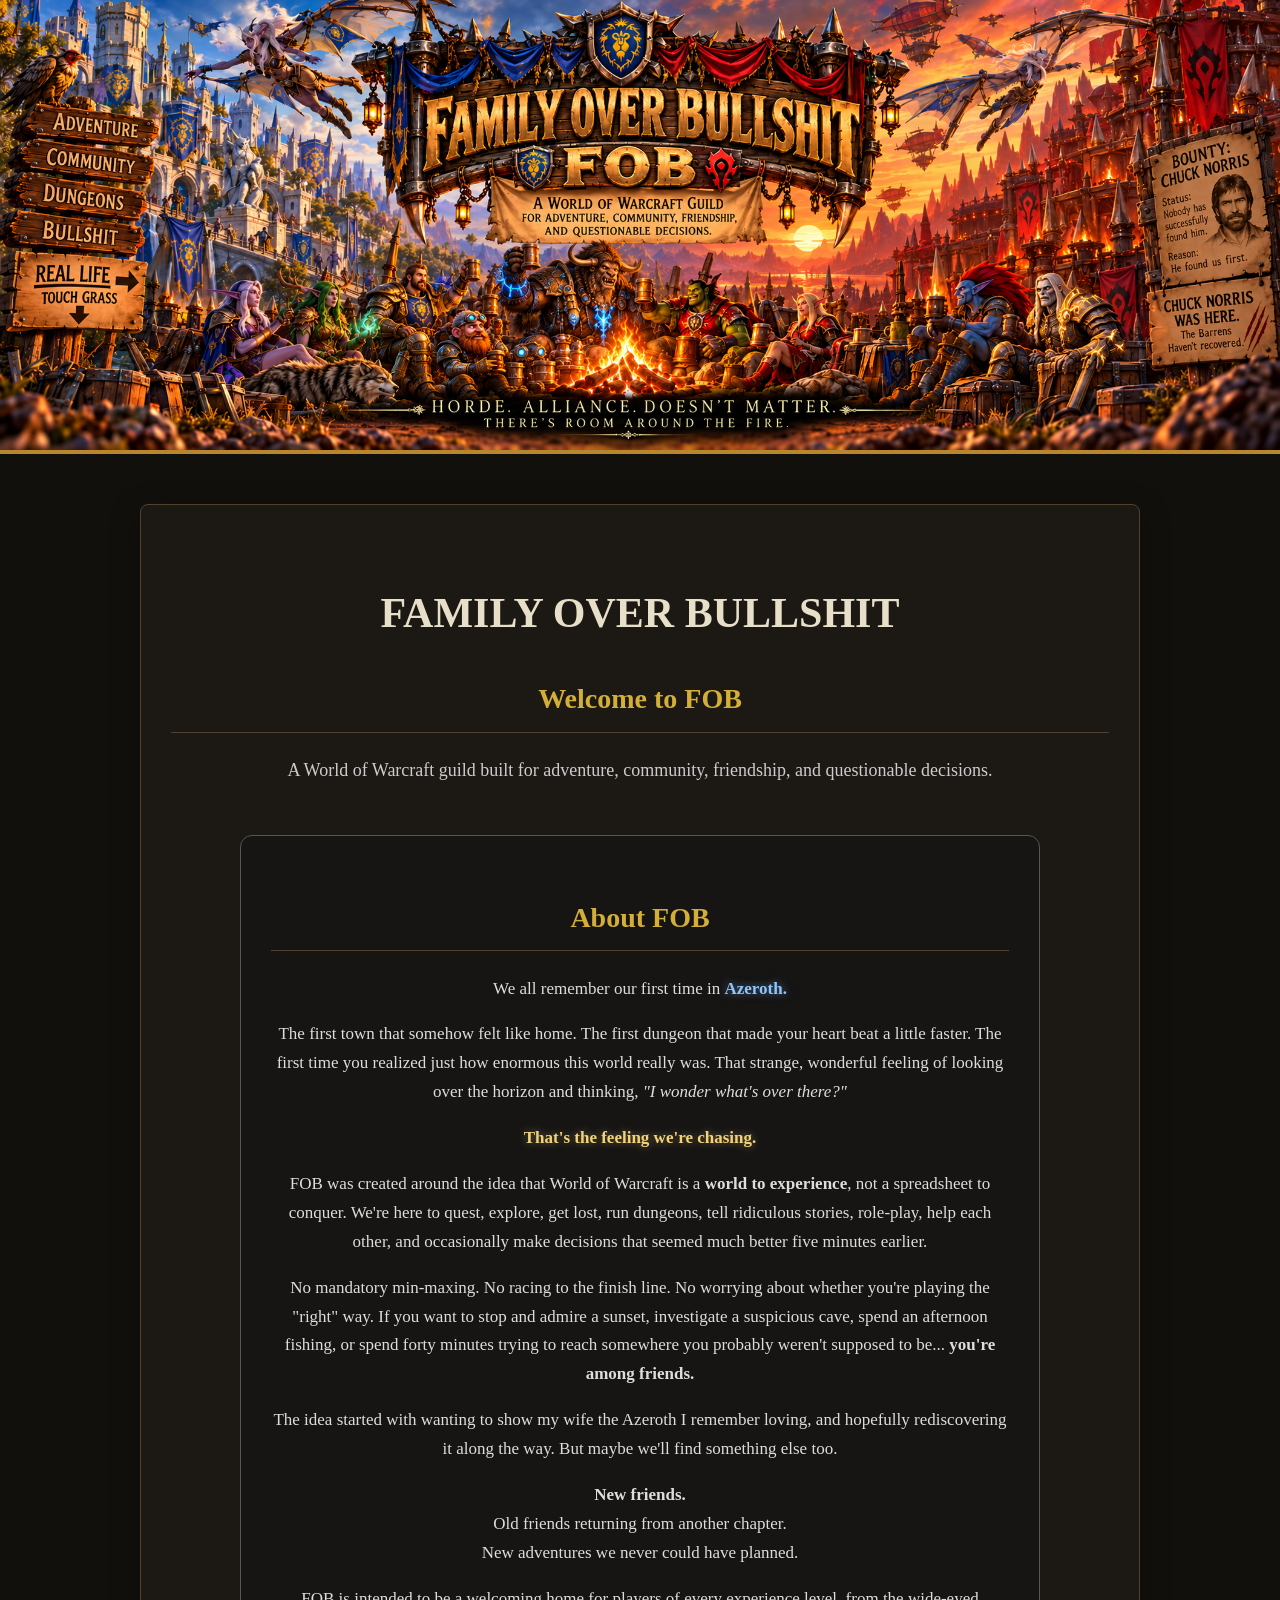
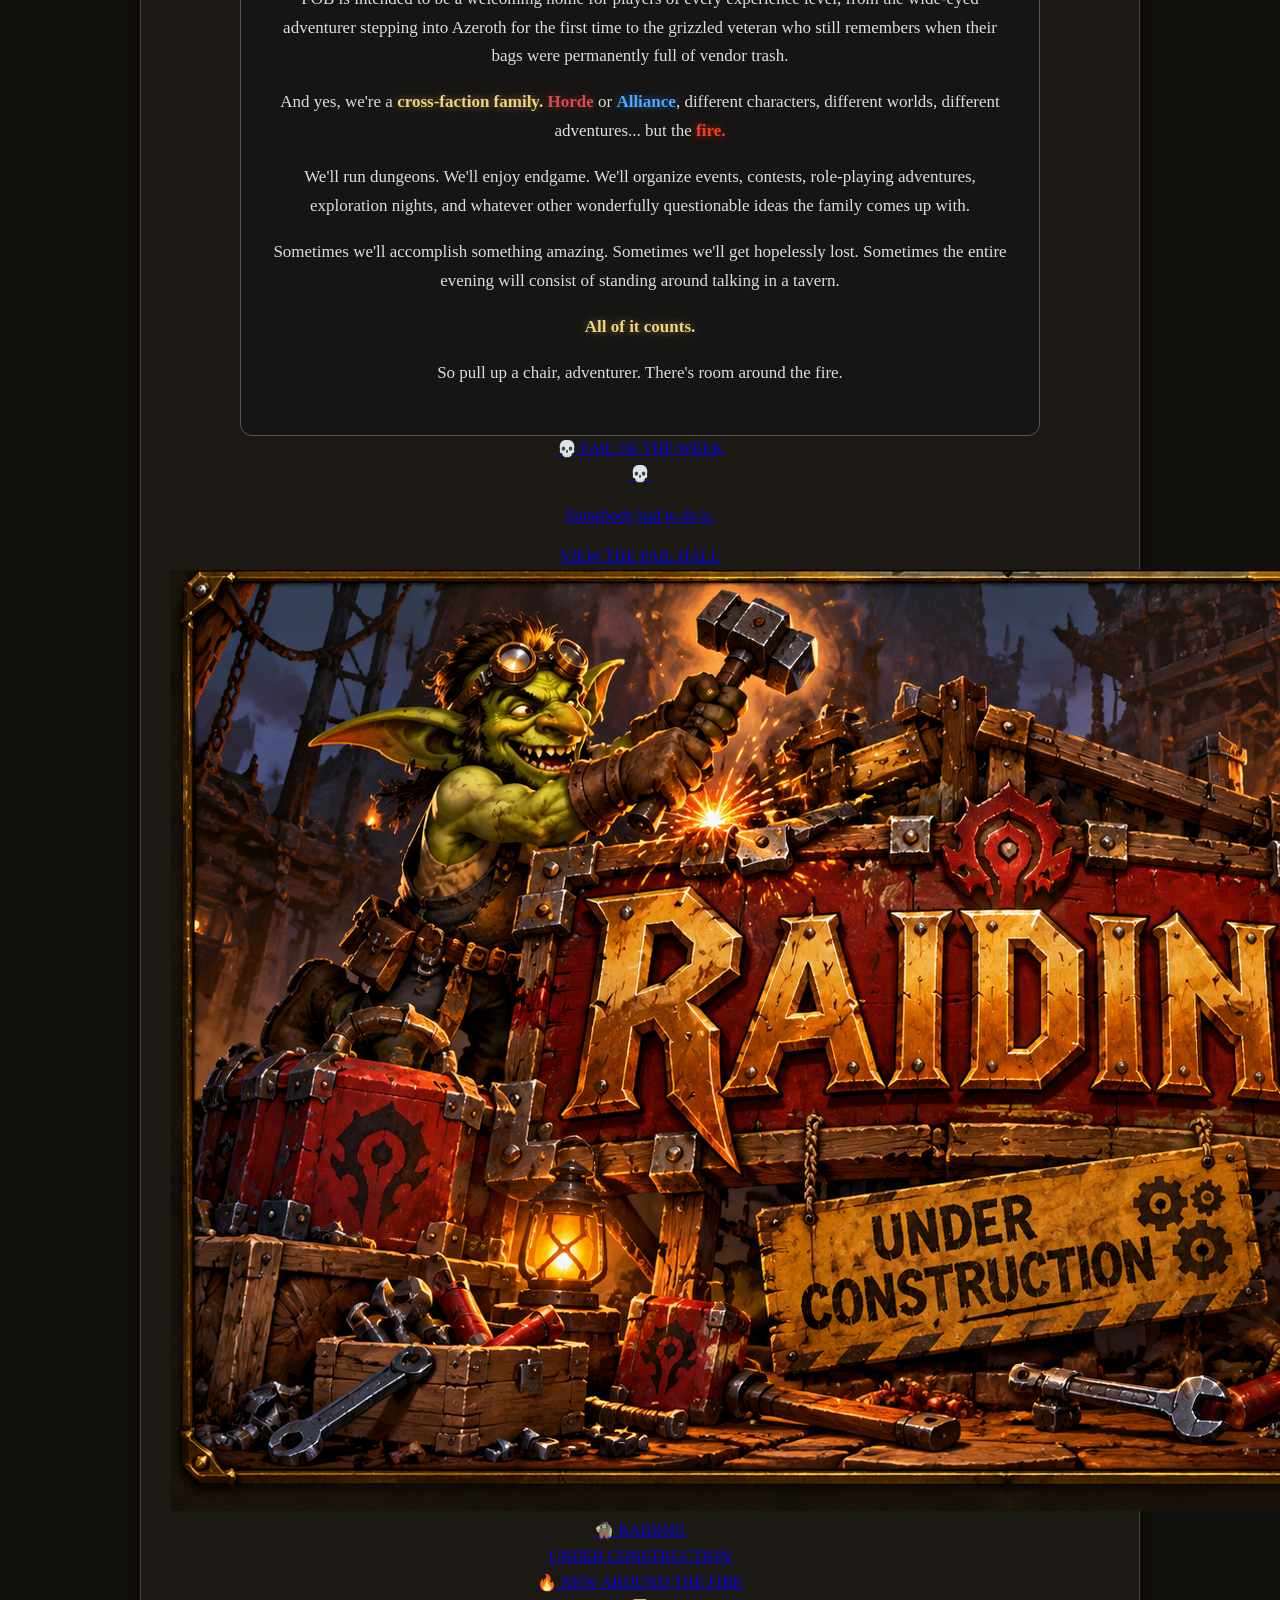
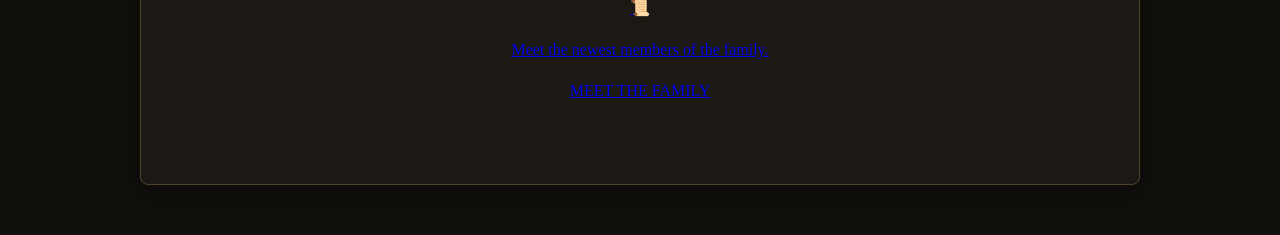
==== index.html @ aa7c2c8b "Update lower" ====
<!DOCTYPE html>
<html lang="en">
<head>
    <meta charset="UTF-8">
    <meta name="viewport" content="width=device-width, initial-scale=1.0">
    <title>Family Over Bullshit | FOB</title>
    <link rel="stylesheet" href="style.css">
</head>

<body>

    <header>
        <img src="FOB-Banner2.png" alt="Family Over Bullshit guild banner">
    </header>

    <main>

        <section class="intro">

            <h1>FAMILY OVER BULLSHIT</h1>

            <h2>Welcome to FOB</h2>

            <p class="tagline">
                A World of Warcraft guild built for adventure, community,
                friendship, and questionable decisions.
            </p>
            
           <div class="about">

    <h2>About FOB</h2>

    <p>
           We all remember our first time in
    <strong class="azeroth-text">Azeroth.</strong>
    </p>

    <p>
        The first town that somehow felt like home.
        The first dungeon that made your heart beat a little faster.
        The first time you realized just how enormous this world really was.
        That strange, wonderful feeling of looking over the horizon and thinking,
        <em>"I wonder what's over there?"</em>
    </p>

    <p>
        <strong class="gold-text">That's the feeling we're chasing.</strong>
    </p>

    <p>
        FOB was created around the idea that World of Warcraft is a
        <strong>world to experience</strong>, not a spreadsheet to conquer.
        We're here to quest, explore, get lost, run dungeons, tell ridiculous
        stories, role-play, help each other, and occasionally make decisions
        that seemed much better five minutes earlier.
    </p>

    <p>
        No mandatory min-maxing. No racing to the finish line.
        No worrying about whether you're playing the "right" way.
        If you want to stop and admire a sunset, investigate a suspicious cave,
        spend an afternoon fishing, or spend forty minutes trying to reach
        somewhere you probably weren't supposed to be... <strong>you're among friends.</strong>
    </p>

    <p>
        The idea started with wanting to show my wife the Azeroth I remember
        loving, and hopefully rediscovering it along the way.
        But maybe we'll find something else too.
    </p>

    <p>
        <strong>New friends.</strong><br>
        Old friends returning from another chapter.<br>
        New adventures we never could have planned.
    </p>

    <p>
        FOB is intended to be a welcoming home for players of every experience
        level, from the wide-eyed adventurer stepping into Azeroth for the first
        time to the grizzled veteran who still remembers when their bags were
        permanently full of vendor trash.
    </p>

    <p>
    And yes, we're a <strong class="gold-text">cross-faction family.</strong>
    <span class="horde-text">Horde</span> or
    <span class="alliance-text">Alliance</span>,
    different characters, different worlds, different adventures...
    but the <strong class="fire-text">fire.</strong>
</p>

    <p>
        We'll run dungeons. We'll enjoy endgame. We'll organize events,
        contests, role-playing adventures, exploration nights, and whatever
        other wonderfully questionable ideas the family comes up with.
    </p>

    <p>
        Sometimes we'll accomplish something amazing.
        Sometimes we'll get hopelessly lost.
        Sometimes the entire evening will consist of standing around talking
        in a tavern.
    </p>

    <p>
       <strong class="gold-text">All of it counts.</strong>
    </p>

    <p>
        So pull up a chair, adventurer.
        There's room around the fire.
    </p>

</div>

<div class="bottom-feature-row">

    <a href="fails.html" class="feature-card fail-card">

        <div class="feature-title">
            💀 FAIL OF THE WEEK
        </div>

        <div class="feature-icon">
            💀
        </div>

        <p>
            Somebody had to do it.
        </p>

        <span class="feature-link">
            VIEW THE FAIL HALL
        </span>

    </a>


    <a href="raiding.html" class="feature-card raid-card">

        <img
            src="FOB-Raiding-Under-Construction.png"
            alt="FOB Raiding - Under Construction">

        <div class="raid-label">
            🧌 RAIDING
        </div>

        <span class="feature-link">
            UNDER CONSTRUCTION
        </span>

    </a>


    <a href="members.html" class="feature-card family-card">

        <div class="feature-title">
            🔥 NEW AROUND THE FIRE
        </div>

        <div class="feature-icon">
            📜
        </div>

        <p>
            Meet the newest members of the family.
        </p>

        <span class="feature-link">
            MEET THE FAMILY
        </span>

    </a>

</div>  

</div>          

        </section>

    </main>

</body>
</html>
---- style.css ----
/* =========================================
   FOB - Family Over Bullshit
   Main stylesheet
   ========================================= */

* {
    box-sizing: border-box;
}

body {
    margin: 0;
    background: #11100d;
    color: #e8dfc8;
    font-family: Georgia, "Times New Roman", serif;
    line-height: 1.6;
}

header {
    background: linear-gradient(to bottom, #3b2a16, #17130e);
    border-bottom: 4px solid #b8862c;
    padding: 0;
    text-align: center;
}

header img {
    display: block;
    width: 100%;
    height: auto;
    margin: 0;
}

header h1 {
    margin: 0;
    font-size: clamp(2.5rem, 7vw, 5.5rem);
    letter-spacing: 0.12em;
    color: #f2d27a;
    text-shadow:
        0 0 10px #000,
        3px 3px 0 #21170b;
}

header p {
    margin: 15px auto 0;
    max-width: 700px;
    font-size: 1.2rem;
    color: #c9bea4;
}

main {
    width: min(1100px, 92%);
    margin: 50px auto;
}

section {
    background: #1c1914;
    border: 1px solid #4f432e;
    border-radius: 8px;
    padding: 30px;
    margin-bottom: 30px;
    box-shadow: 0 10px 30px rgba(0, 0, 0, 0.35);
}

h2 {
    margin-top: 0;
    color: #e5bd58;
    border-bottom: 1px solid #4f432e;
    padding-bottom: 10px;
}

footer {
    text-align: center;
    padding: 30px;
    color: #827862;
    border-top: 1px solid #332c20;
}
.intro {
    max-width: 1000px;
    width: 92%;
    margin: 50px auto;
    padding: 40px 30px 80px;
    text-align: center;
}

.intro h1 {
    font-size: 42px;
    margin-bottom: 10px;
}

.intro h2 {
    color: #d4af37;
    font-size: 28px;
    margin-top: 30px;
}

.tagline {
    font-size: 18px;
    color: #cccccc;
}

.about {
    max-width: 800px;
    margin: 50px auto 0;
    padding: 30px;
    border: 1px solid #555;
    border-radius: 12px;
    background: rgba(20, 20, 20, 0.75);
}

.about p {
    font-size: 17px;
    line-height: 1.7;
    color: #dddddd;
}

.azeroth-text {
    color: #8ec5ff;
    font-weight: bold;
    text-shadow: 0 0 8px rgba(142, 197, 255, 0.5);
}
.gold-text {
    color: #f2d27a;
    font-weight: bold;
    text-shadow: 0 0 8px rgba(242, 210, 122, 0.45);
}

.horde-text {
    color: #d94a4a;
    font-weight: bold;
    text-shadow: 0 0 8px rgba(217, 74, 74, 0.45);
}

.alliance-text {
    color: #4da6ff;
    font-weight: bold;
    text-shadow: 0 0 8px rgba(77, 166, 255, 0.45);
}
.fire-text {
    color: #ff3b1f;
    font-weight: bold;
    text-shadow: 0 0 8px rgba(255, 59, 31, 0.55);
}
/* =========================================
   RAIDING - UNDER CONSTRUCTION
   ========================================= */

.raid-button {
    max-width: 800px;
    margin: 35px auto 0;
    text-align: center;
}

.raid-button a {
    display: block;
    text-decoration: none;
    transition: transform 0.2s ease, filter 0.2s ease;
}

.raid-button img {
    display: block;
    width: 100%;
    height: auto;
    border: 1px solid #555;
    border-radius: 12px;
    box-shadow: 0 8px 25px rgba(0, 0, 0, 0.45);
}

.raid-button a:hover {
    transform: scale(1.02);
    filter: brightness(1.12);
}
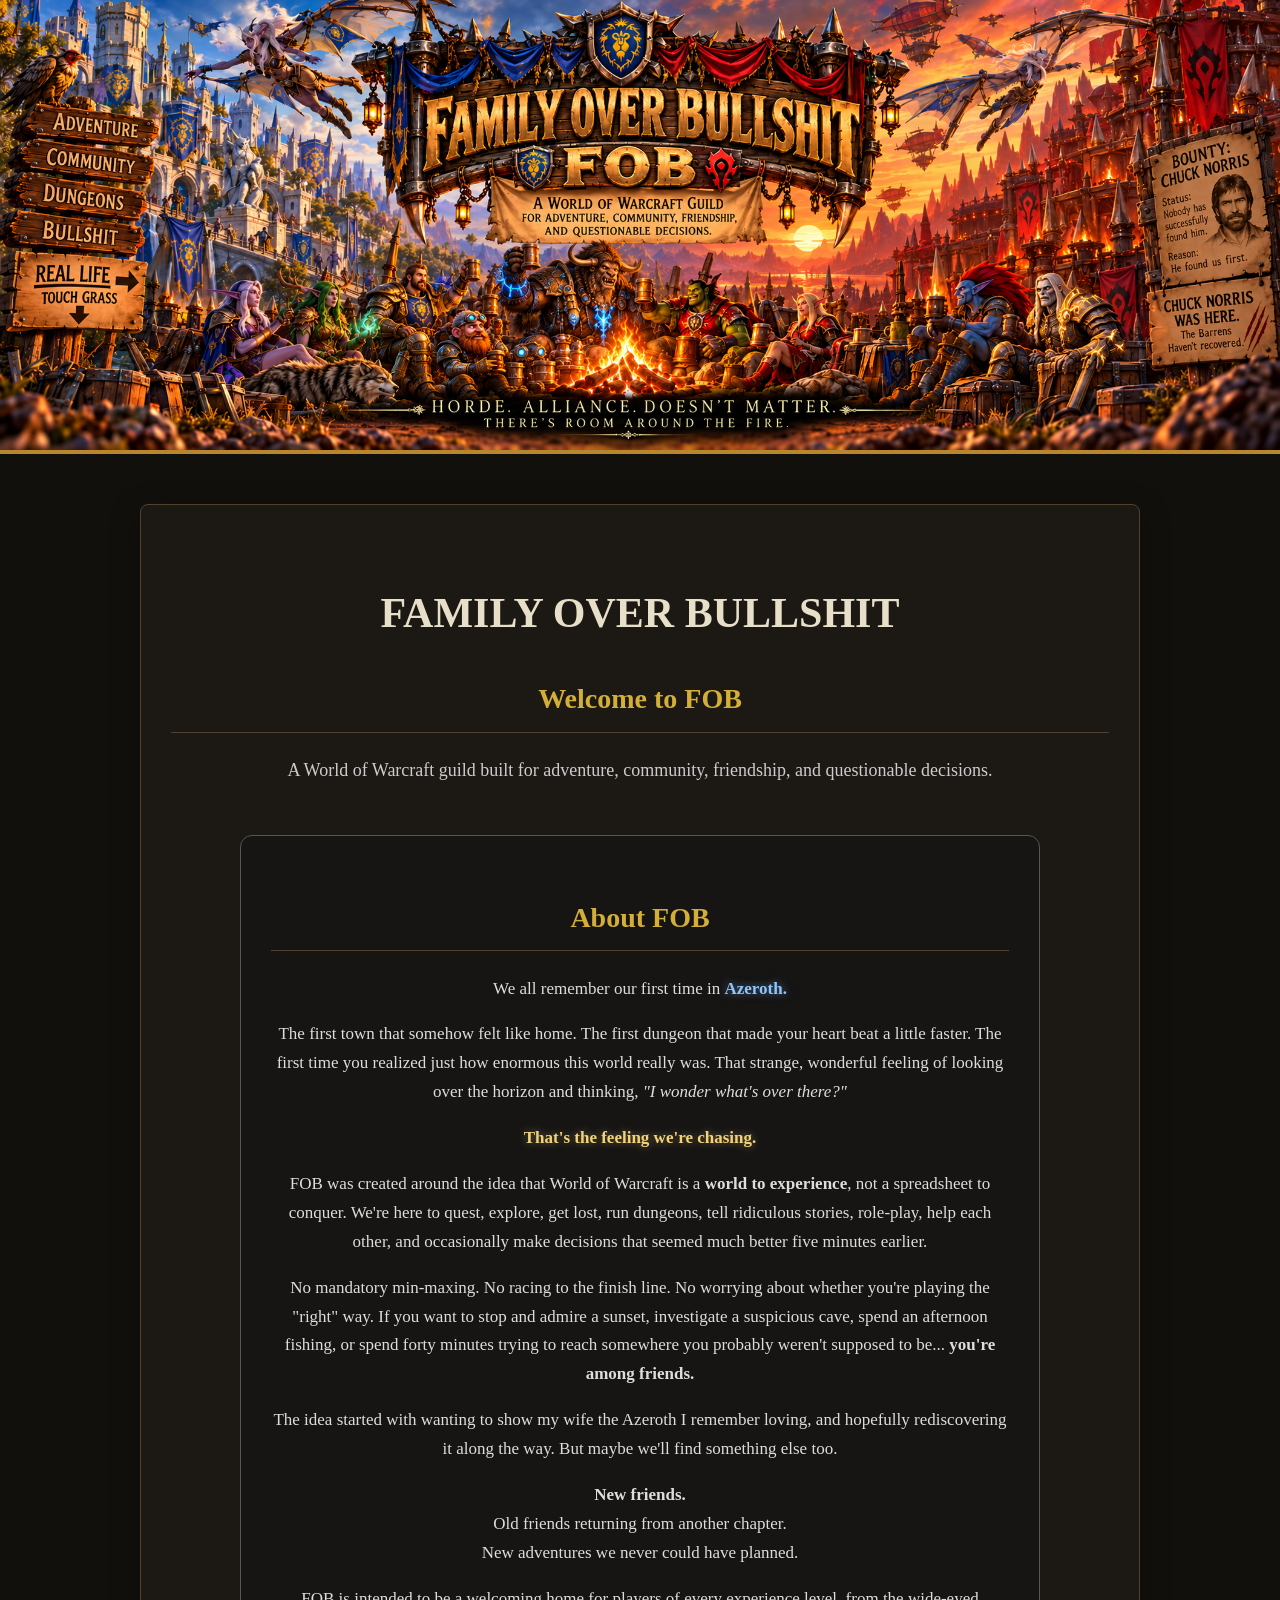
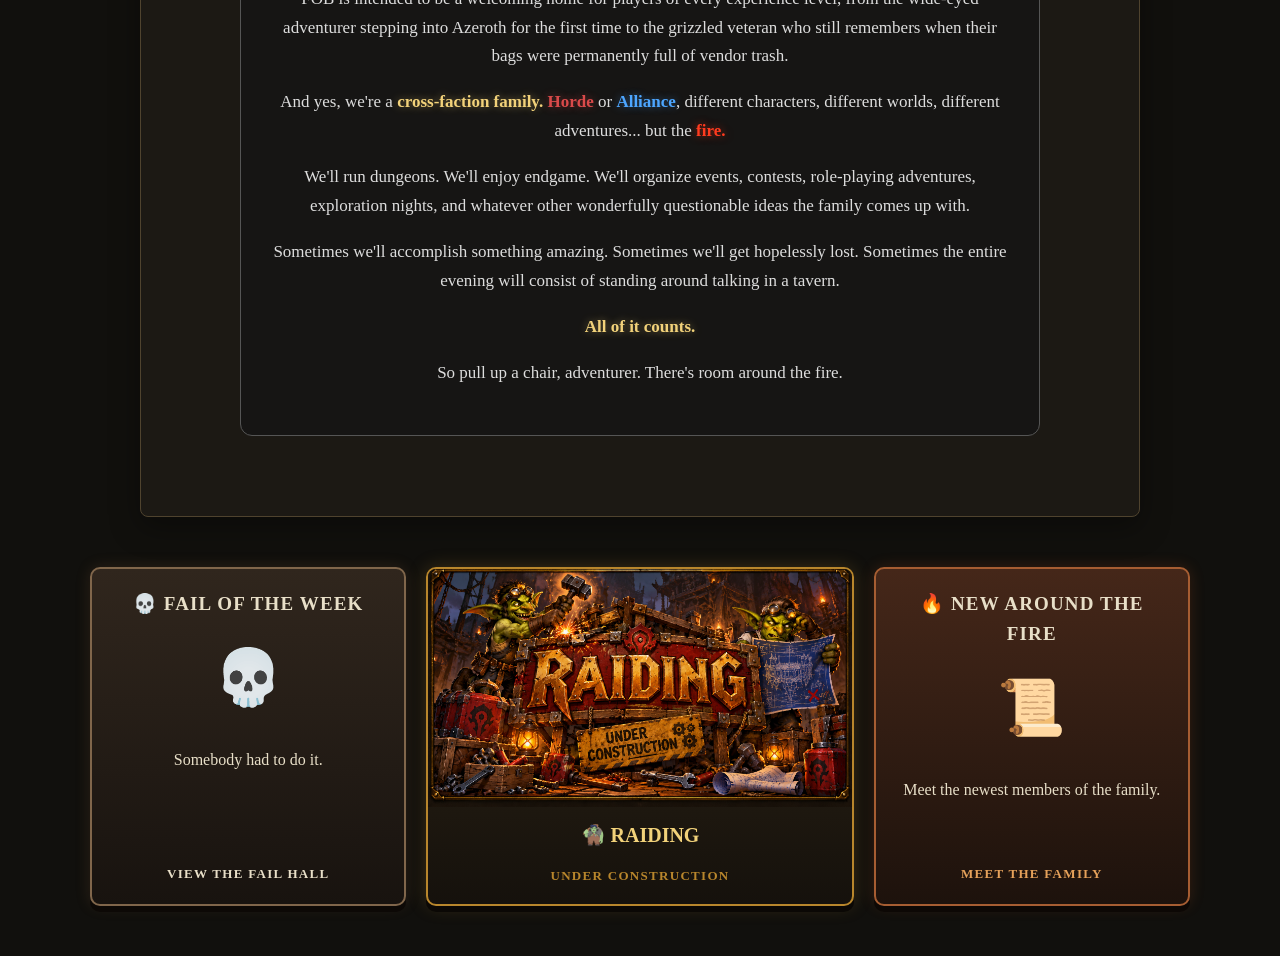
==== commit 8c8c656d: "correct bottom code" ====
--- a/index.html
+++ b/index.html
@@ -114,6 +114,8 @@
 
 </div>
 
+        </section>
+
 <div class="bottom-feature-row">
 
     <a href="fails.html" class="feature-card fail-card">
@@ -174,11 +176,7 @@
 
     </a>
 
-</div>  
-
 </div>          
-
-        </section>
 
     </main>
 
--- a/style.css
+++ b/style.css
@@ -168,3 +168,183 @@
     transform: scale(1.02);
     filter: brightness(1.12);
 }
+/* =========================================
+   FOB LOWER FEATURE CARDS
+   ========================================= */
+
+.bottom-feature-row {
+    max-width: 1200px;
+    margin: 40px auto 0;
+
+    display: grid;
+    grid-template-columns: 1fr 1.35fr 1fr;
+    gap: 20px;
+}
+
+.feature-card {
+    display: flex;
+    flex-direction: column;
+    justify-content: space-between;
+
+    min-height: 260px;
+
+    padding: 20px;
+
+    text-align: center;
+    text-decoration: none;
+
+    color: #e8dfc8;
+
+    border-radius: 10px;
+
+    transition:
+        transform 0.2s ease,
+        filter 0.2s ease,
+        box-shadow 0.2s ease;
+}
+
+.feature-card:hover {
+    transform: translateY(-5px);
+    filter: brightness(1.12);
+}
+
+.feature-title {
+    font-size: 19px;
+    font-weight: bold;
+    letter-spacing: 0.06em;
+}
+
+.feature-icon {
+    font-size: 55px;
+    margin: 15px 0;
+}
+
+.feature-card p {
+    margin: 10px 0;
+    font-size: 16px;
+}
+
+.feature-link {
+    margin-top: auto;
+    padding-top: 15px;
+
+    font-size: 13px;
+    font-weight: bold;
+    letter-spacing: 0.1em;
+}
+
+
+/* =========================================
+   FAIL OF THE WEEK
+   ========================================= */
+
+.fail-card {
+    background:
+        linear-gradient(
+            to bottom,
+            #30261d,
+            #18130f
+        );
+
+    border: 2px solid #80664b;
+
+    box-shadow:
+        0 6px 0 #0d0906,
+        0 0 15px rgba(150, 100, 60, 0.2);
+}
+
+.fail-card:hover {
+    box-shadow:
+        0 6px 0 #0d0906,
+        0 0 25px rgba(180, 120, 60, 0.45);
+}
+
+
+/* =========================================
+   RAIDING
+   ========================================= */
+
+.raid-card {
+    padding: 0;
+    overflow: hidden;
+
+    background:
+        linear-gradient(
+            to bottom,
+            #332817,
+            #15110c
+        );
+
+    border: 2px solid #b8862c;
+
+    box-shadow:
+        0 6px 0 #0b0805,
+        0 0 18px rgba(184, 134, 44, 0.25);
+}
+
+.raid-card img {
+    display: block;
+    width: 100%;
+    height: auto;
+}
+
+.raid-label {
+    padding-top: 12px;
+
+    font-size: 20px;
+    font-weight: bold;
+
+    color: #f2d27a;
+}
+
+.raid-card .feature-link {
+    padding-bottom: 18px;
+    color: #b8862c;
+}
+
+
+/* =========================================
+   NEW AROUND THE FIRE
+   ========================================= */
+
+.family-card {
+    background:
+        linear-gradient(
+            to bottom,
+            #452719,
+            #1d120c
+        );
+
+    border: 2px solid #a65d32;
+
+    box-shadow:
+        0 6px 0 #0d0805,
+        0 0 15px rgba(200, 90, 35, 0.2);
+}
+
+.family-card:hover {
+    box-shadow:
+        0 6px 0 #0d0805,
+        0 0 25px rgba(220, 100, 40, 0.45);
+}
+
+.family-card .feature-link {
+    color: #e5a15a;
+}
+
+
+/* =========================================
+   MOBILE
+   ========================================= */
+
+@media (max-width: 900px) {
+
+    .bottom-feature-row {
+        grid-template-columns: 1fr;
+    }
+
+    .feature-card {
+        min-height: 220px;
+    }
+
+}
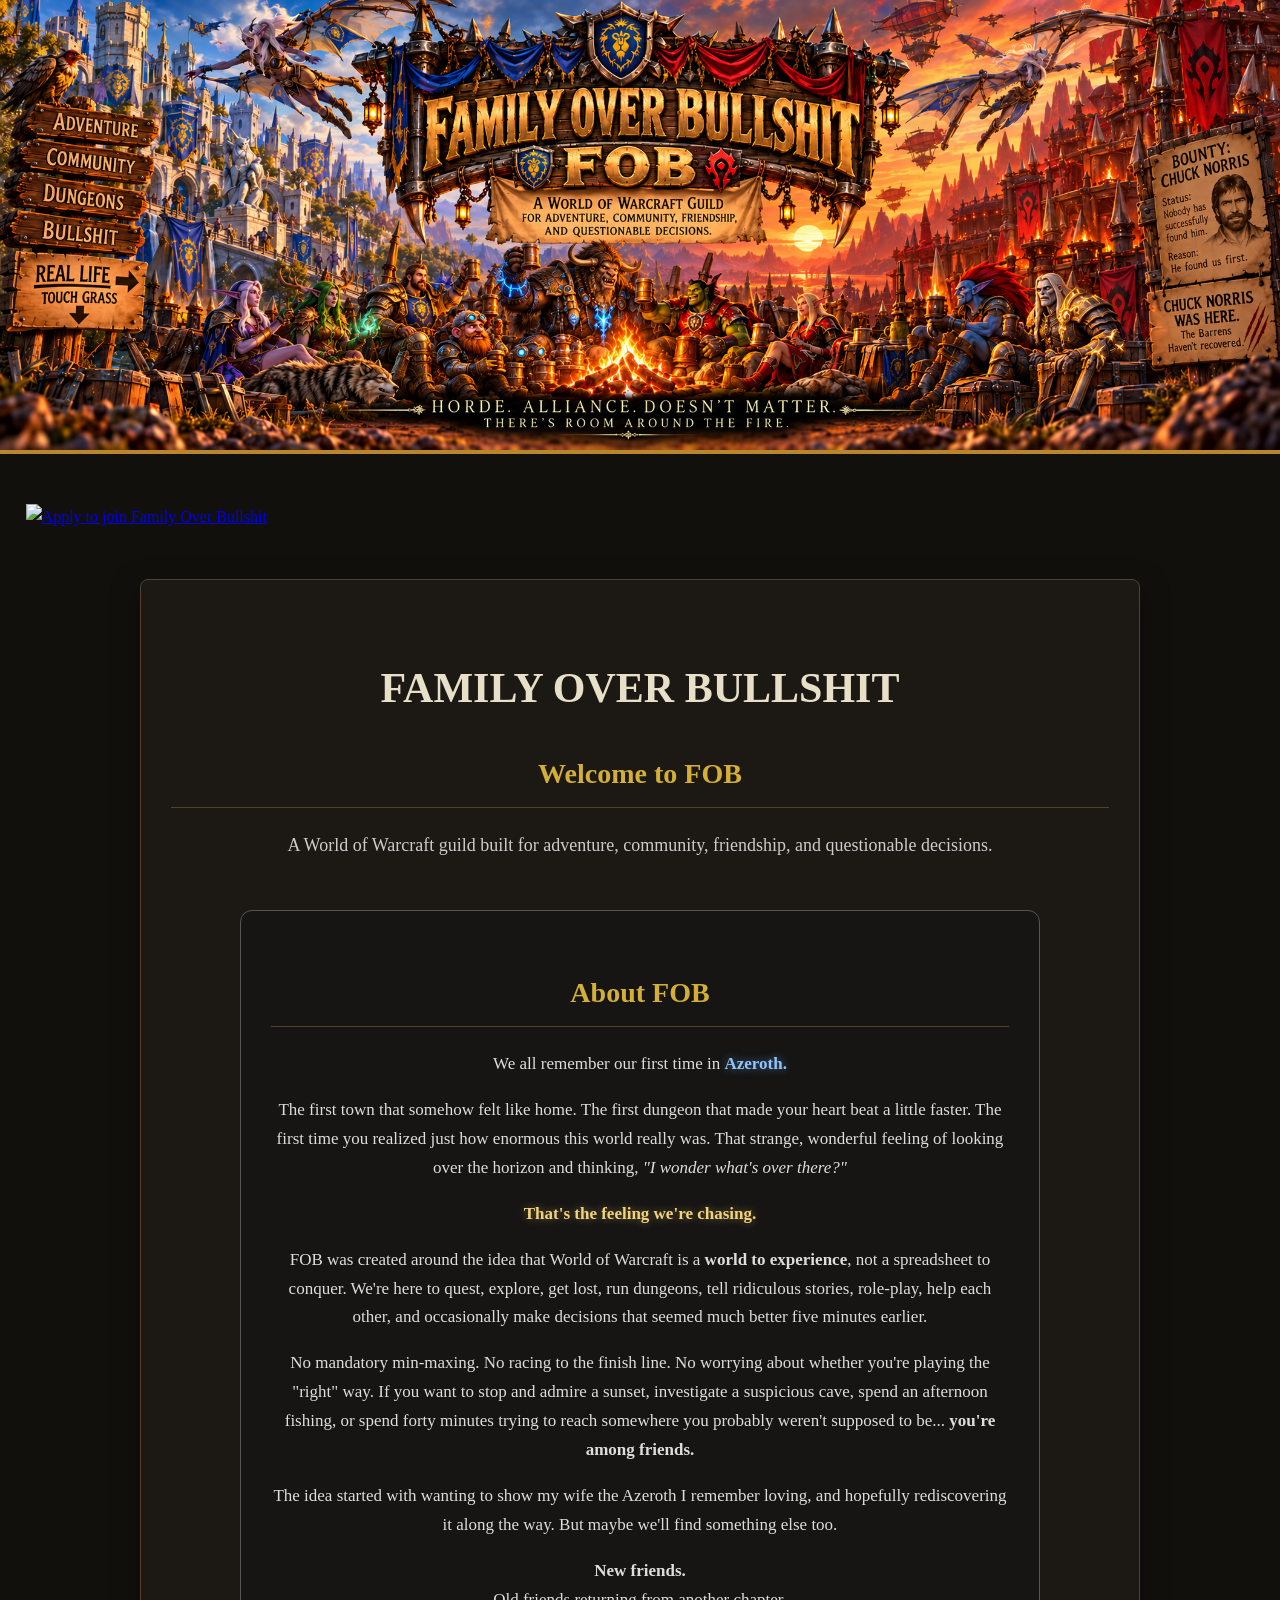
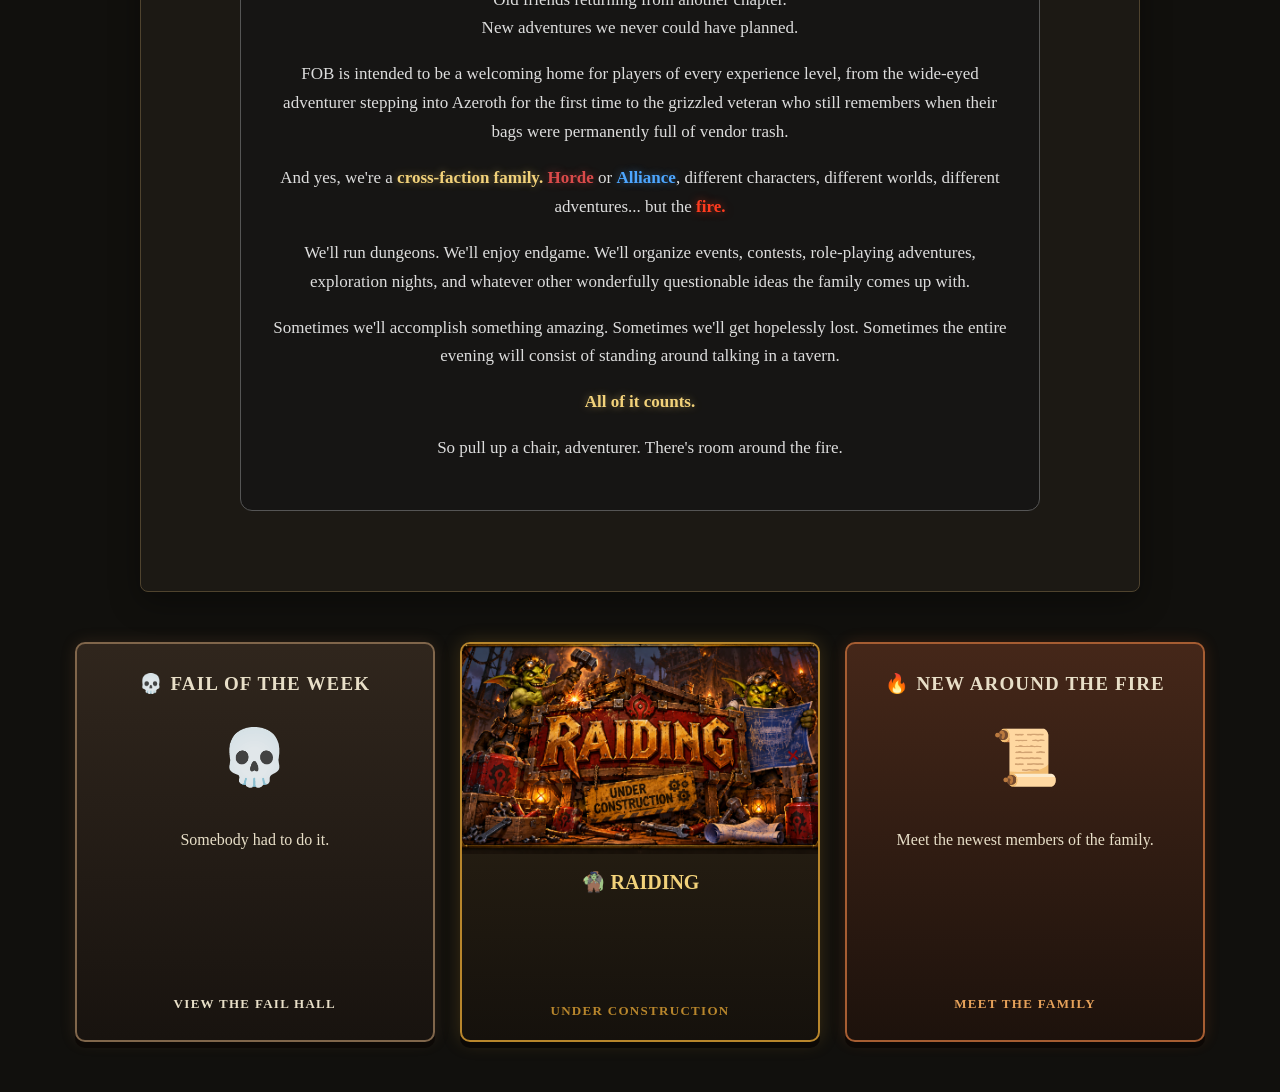
==== commit bf5c7bef: "application button" ====
--- a/index.html
+++ b/index.html
@@ -14,6 +14,18 @@
     </header>
 
     <main>
+
+     <div class="application-button">
+
+    <a href="application.html">
+
+        <img
+            src="FOB-Application-Scroll.png"
+            alt="Apply to join Family Over Bullshit">
+
+    </a>
+
+</div>   
 
         <section class="intro">
 
--- a/style.css
+++ b/style.css
@@ -47,7 +47,7 @@
 }
 
 main {
-    width: min(1100px, 92%);
+    width: min(1400px, 96%);
     margin: 50px auto;
 }
 
@@ -173,12 +173,13 @@
    ========================================= */
 
 .bottom-feature-row {
-    max-width: 1200px;
-    margin: 40px auto 0;
+    max-width: 1400px;
+   width: 92%;
+    margin: 50px auto 0;
 
     display: grid;
-    grid-template-columns: 1fr 1.35fr 1fr;
-    gap: 20px;
+    grid-template-columns: repeat(3, 1fr);
+    gap: 25px;
 }
 
 .feature-card {
@@ -186,9 +187,9 @@
     flex-direction: column;
     justify-content: space-between;
 
-    min-height: 260px;
-
-    padding: 20px;
+    min-height: 400px;
+
+    padding: 25px;
 
     text-align: center;
     text-decoration: none;
@@ -285,7 +286,8 @@
 .raid-card img {
     display: block;
     width: 100%;
-    height: auto;
+    height: 210px;
+   object-fit: cover;
 }
 
 .raid-label {
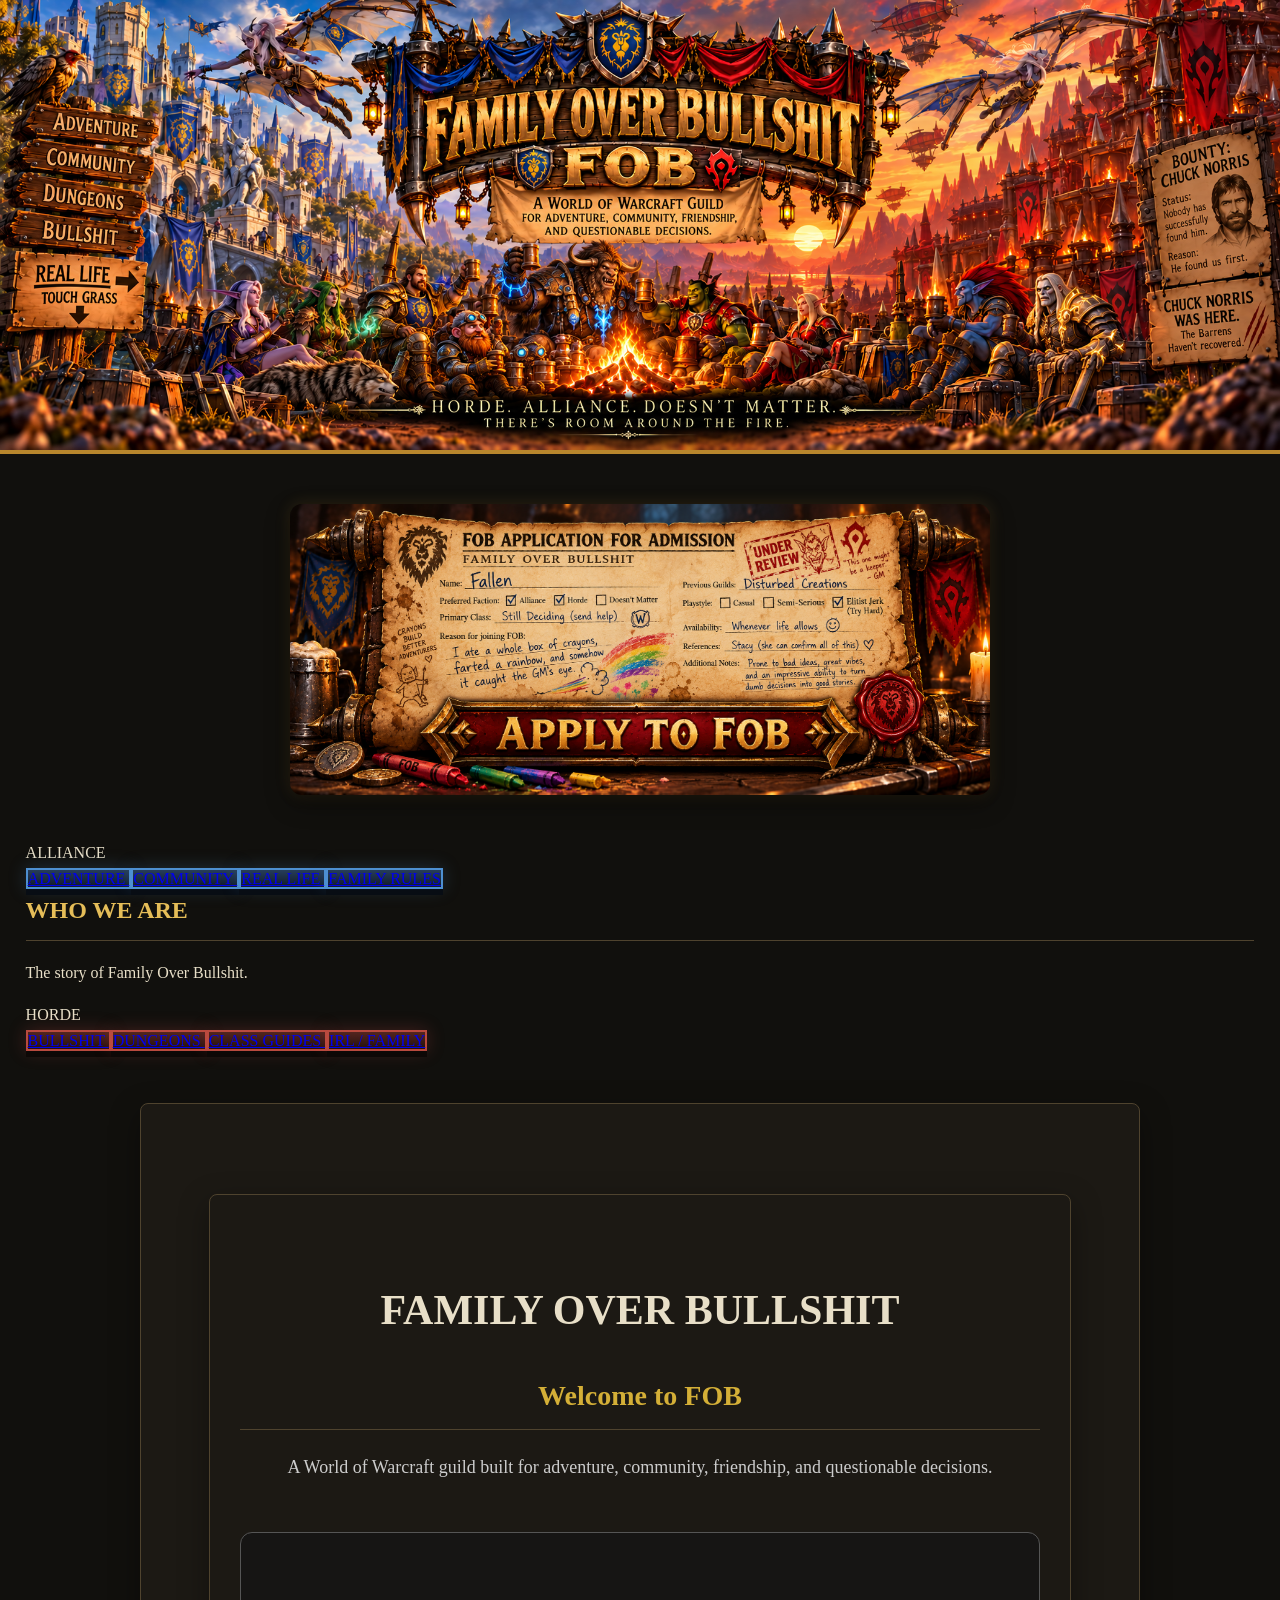
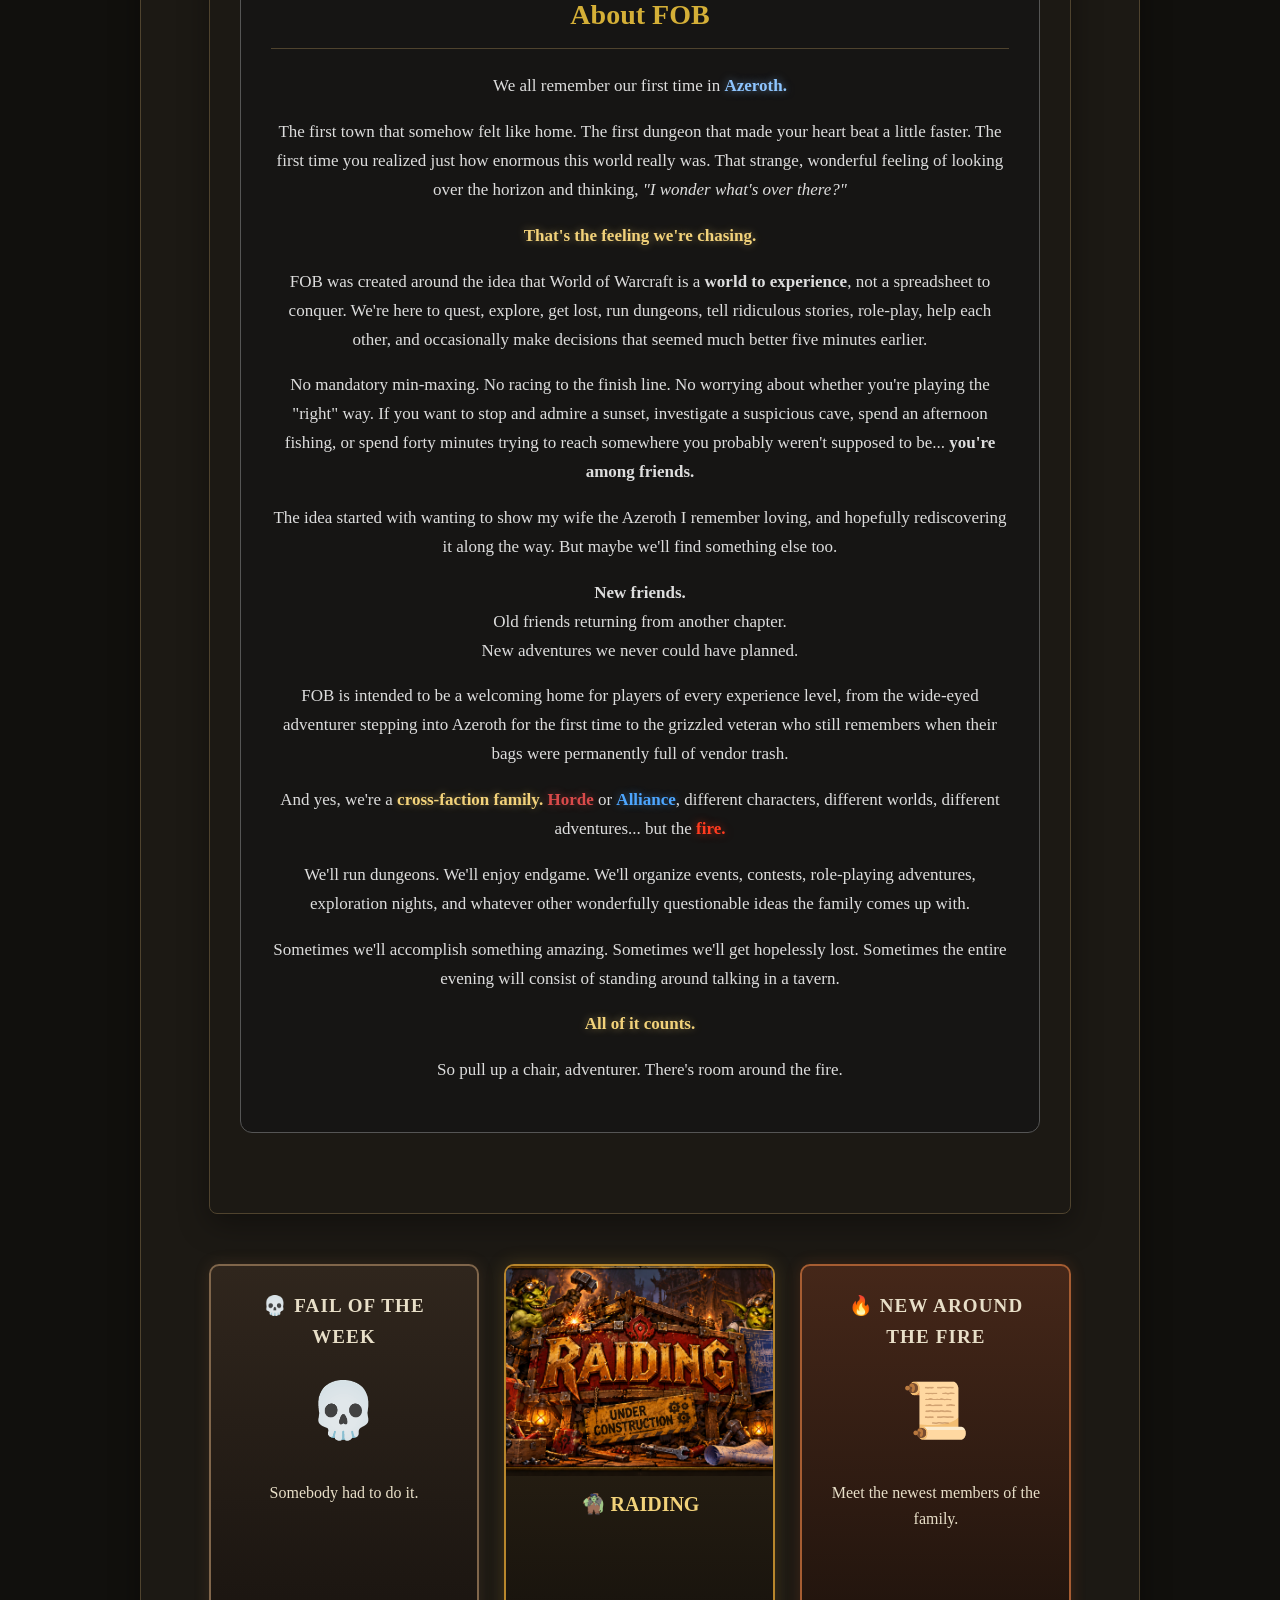
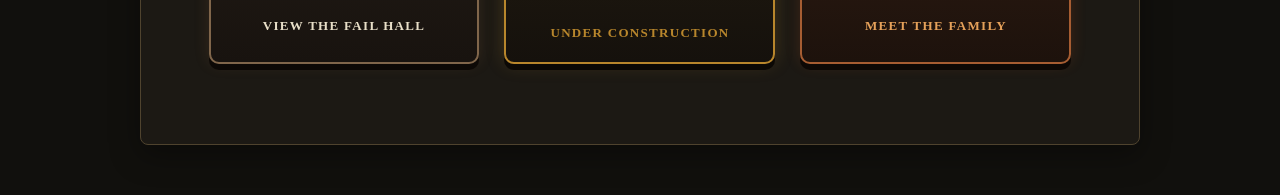
==== commit b4a059fe: "nav" ====
--- a/index.html
+++ b/index.html
@@ -25,7 +25,72 @@
 
     </a>
 
-</div>   
+</div> 
+
+<div class="main-navigation">
+
+    <div class="nav-column alliance-column">
+
+        <div class="nav-faction-title">
+            ALLIANCE
+        </div>
+
+        <a href="#" class="main-nav-button alliance-nav">
+            ADVENTURE
+        </a>
+
+        <a href="#" class="main-nav-button alliance-nav">
+            COMMUNITY
+        </a>
+
+        <a href="#" class="main-nav-button alliance-nav">
+            REAL LIFE
+        </a>
+
+        <a href="#" class="main-nav-button alliance-nav">
+            FAMILY RULES
+        </a>
+
+    </div>
+
+
+    <div class="who-we-are">
+
+        <h2>WHO WE ARE</h2>
+
+        <p>
+            The story of Family Over Bullshit.
+        </p>
+
+    </div>
+
+
+    <div class="nav-column horde-column">
+
+        <div class="nav-faction-title">
+            HORDE
+        </div>
+
+        <a href="#" class="main-nav-button horde-nav">
+            BULLSHIT
+        </a>
+
+        <a href="#" class="main-nav-button horde-nav">
+            DUNGEONS
+        </a>
+
+        <a href="#" class="main-nav-button horde-nav">
+            CLASS GUIDES
+        </a>
+
+        <a href="#" class="main-nav-button horde-nav">
+            IRL / FAMILY
+        </a>
+
+
+</div>
+
+        <section class="intro">  
 
         <section class="intro">
 
--- a/style.css
+++ b/style.css
@@ -139,6 +139,86 @@
     font-weight: bold;
     text-shadow: 0 0 8px rgba(255, 59, 31, 0.55);
 }
+
+/* ALLIANCE NAVIGATION */
+
+.alliance-nav {
+    background:
+        linear-gradient(
+            to bottom,
+            #263d5a,
+            #111b2a
+        );
+
+    border: 2px solid #4d8fd1;
+
+    box-shadow:
+        0 6px 0 #080d14,
+        0 0 18px rgba(77, 143, 209, 0.25);
+}
+
+.alliance-nav:hover {
+    box-shadow:
+        0 8px 0 #080d14,
+        0 0 28px rgba(77, 166, 255, 0.5);
+}
+
+
+/* HORDE NAVIGATION */
+
+.horde-nav {
+    background:
+        linear-gradient(
+            to bottom,
+            #54251f,
+            #24100d
+        );
+
+    border: 2px solid #b94a3e;
+
+    box-shadow:
+        0 6px 0 #0d0806,
+        0 0 18px rgba(217, 74, 74, 0.25);
+}
+
+.horde-nav:hover {
+    box-shadow:
+        0 8px 0 #0d0806,
+        0 0 28px rgba(217, 74, 74, 0.5);
+}
+   /* =========================================
+   FOB APPLICATION SCROLL
+   ========================================= */
+
+.application-button {
+    max-width: 700px;
+    width: 90%;
+    margin: 30px auto 45px;
+    text-align: center;
+}
+
+.application-button a {
+    display: block;
+    text-decoration: none;
+    transition:
+        transform 0.2s ease,
+        filter 0.2s ease;
+}
+
+.application-button img {
+    display: block;
+    width: 100%;
+    height: auto;
+    border-radius: 12px;
+    box-shadow:
+        0 8px 25px rgba(0, 0, 0, 0.45),
+        0 0 15px rgba(184, 134, 44, 0.2);
+}
+
+.application-button a:hover {
+    transform: scale(1.03);
+    filter: brightness(1.12);
+}
 /* =========================================
    RAIDING - UNDER CONSTRUCTION
    ========================================= */
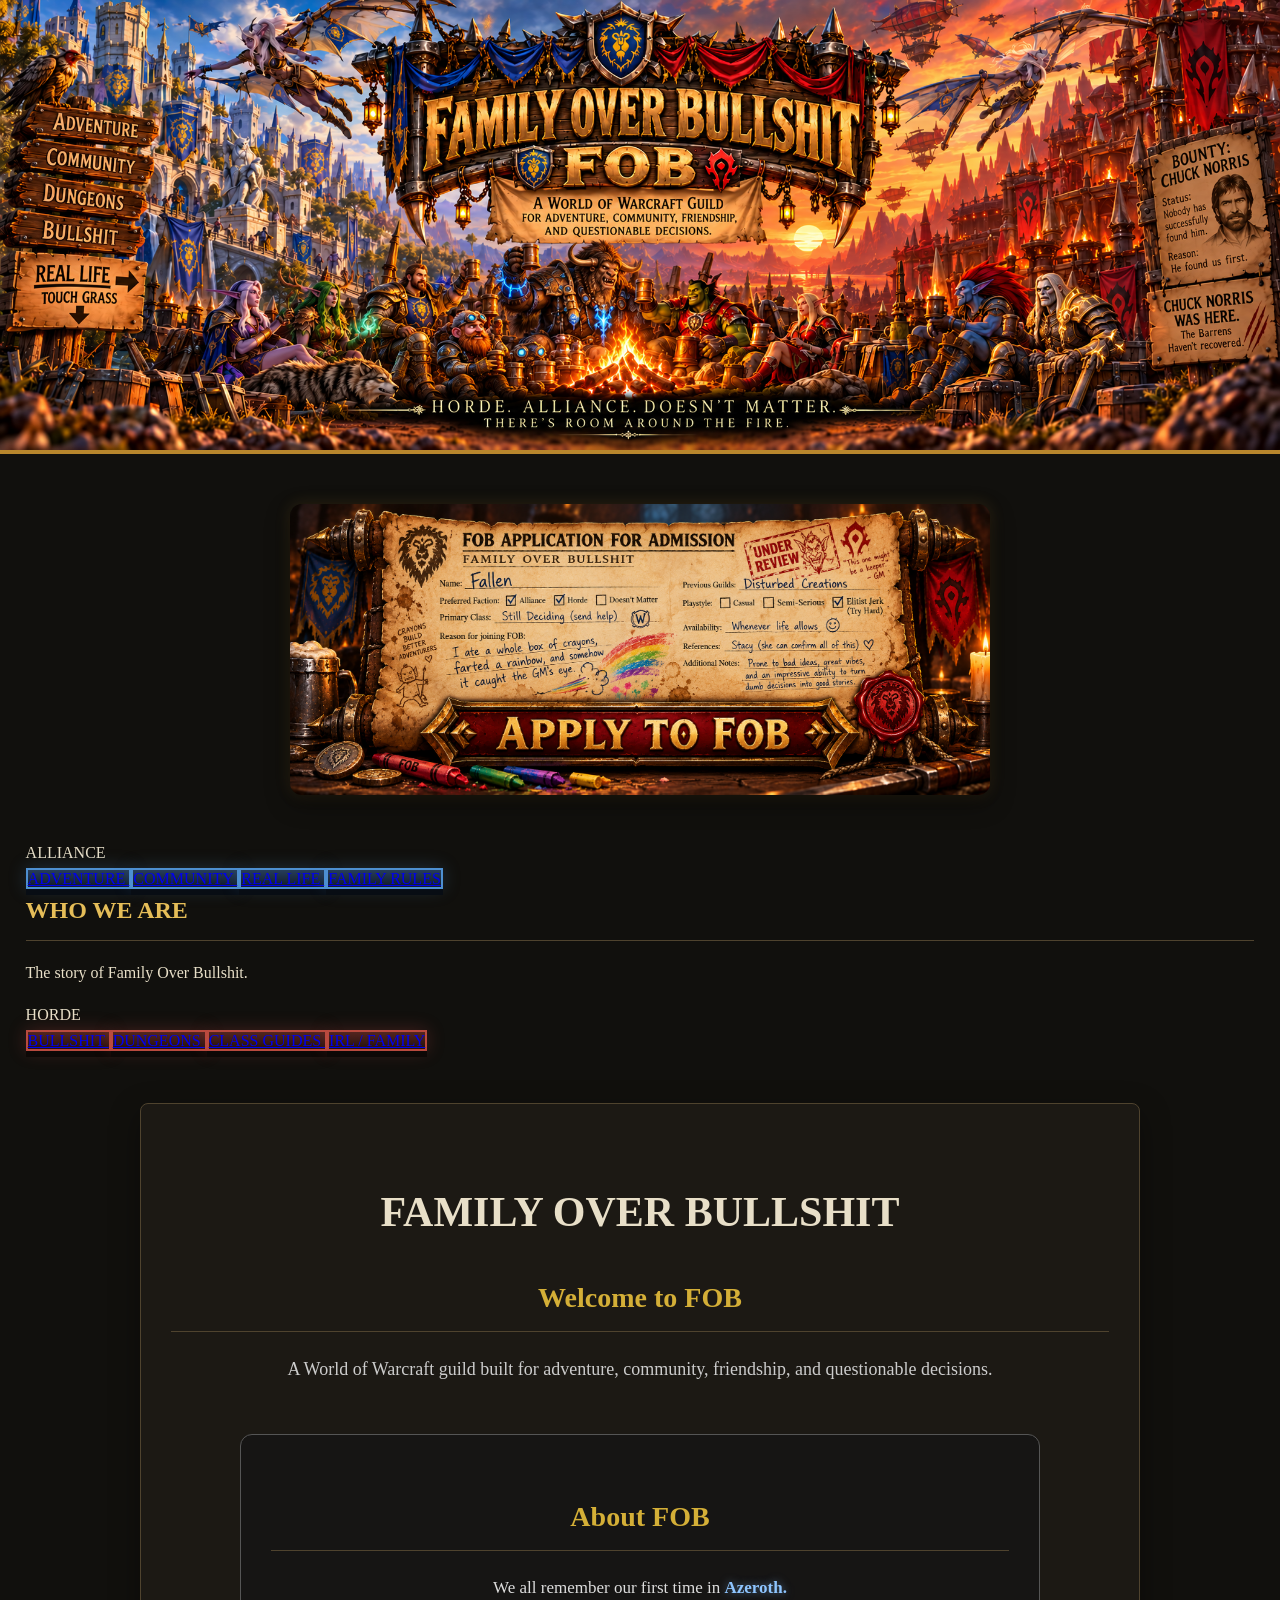
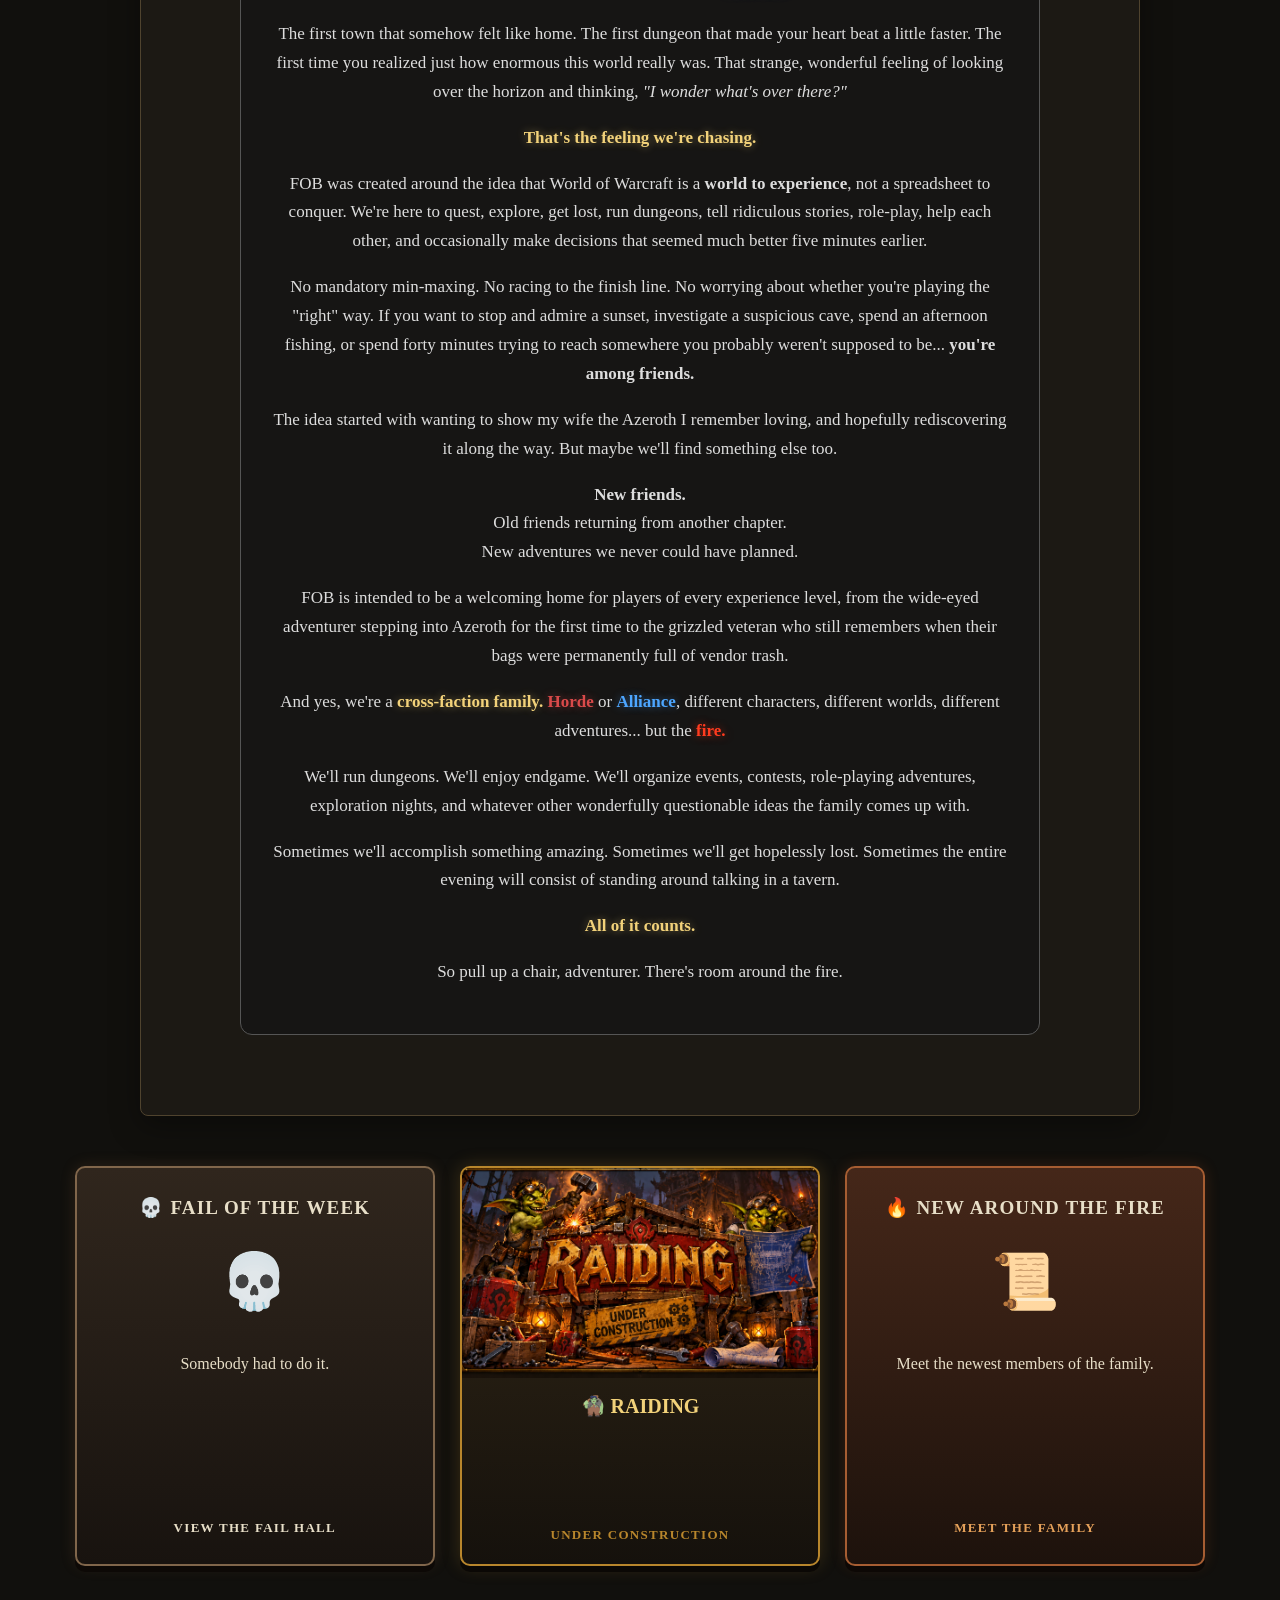
==== commit 92293dc5: "Update index.html" ====
--- a/index.html
+++ b/index.html
@@ -90,9 +90,7 @@
 
 </div>
 
-        <section class="intro">  
-
-        <section class="intro">
+<section class="intro">
 
             <h1>FAMILY OVER BULLSHIT</h1>
 
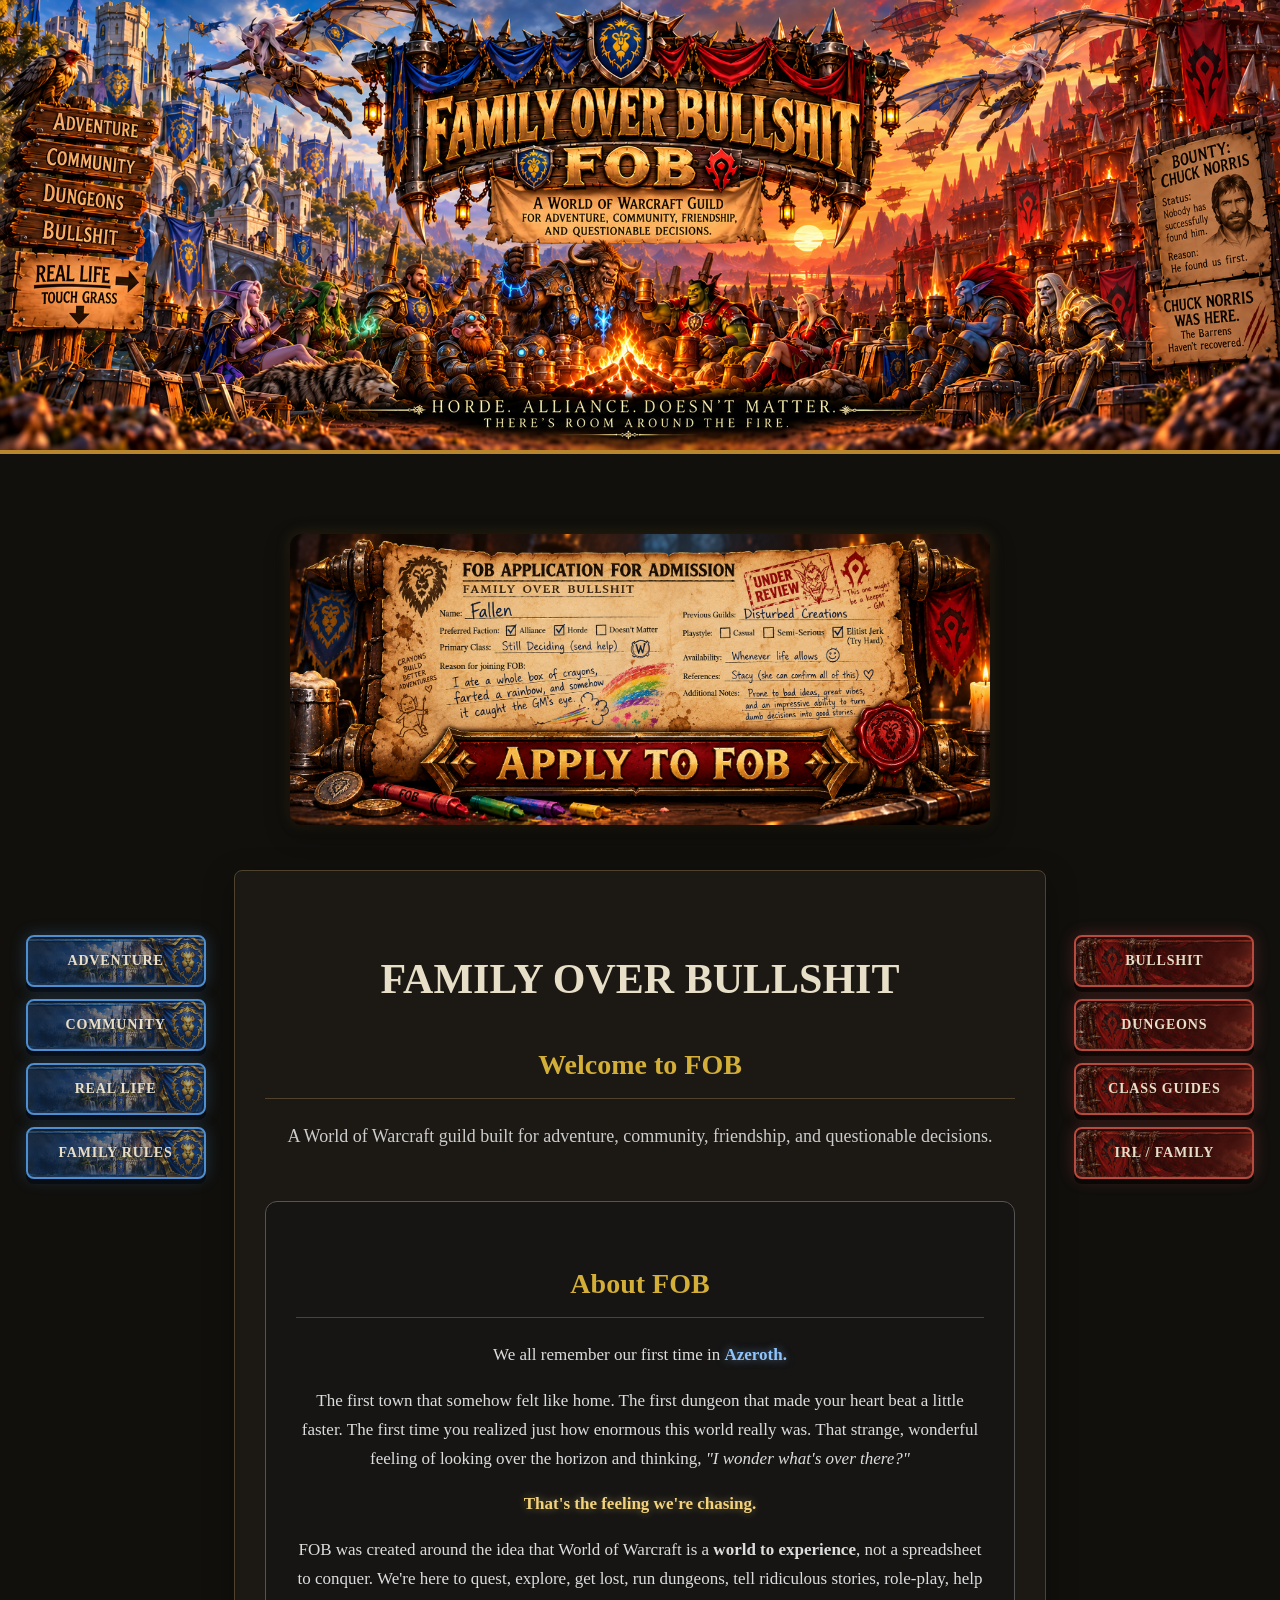
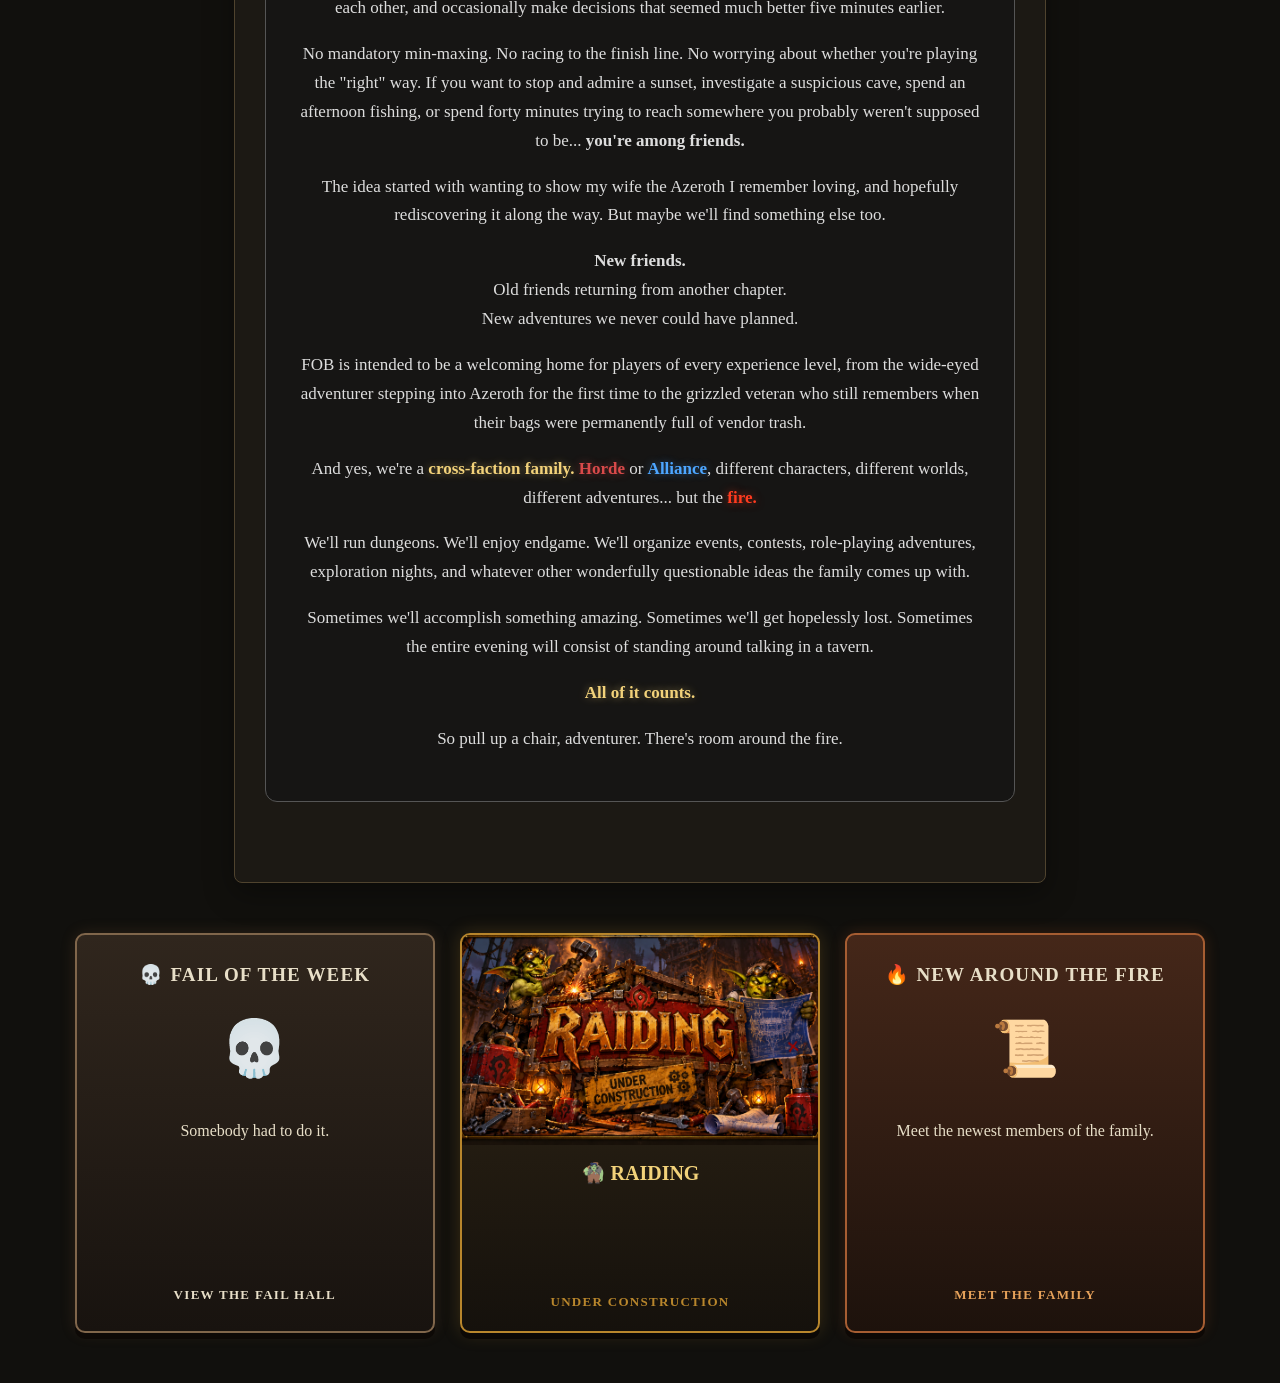
==== commit 2ca889cd: "Update index.html" ====
--- a/index.html
+++ b/index.html
@@ -79,7 +79,7 @@
             DUNGEONS
         </a>
 
-        <a href="#" class="main-nav-button horde-nav">
+       <a href="class-guides.html" class="main-nav-button horde-nav">
             CLASS GUIDES
         </a>
 
@@ -87,6 +87,7 @@
             IRL / FAMILY
         </a>
 
+    </div>
 
 </div>
 
--- a/style.css
+++ b/style.css
@@ -140,52 +140,251 @@
     text-shadow: 0 0 8px rgba(255, 59, 31, 0.55);
 }
 
-/* ALLIANCE NAVIGATION */
+/* =========================================
+   FOB MAIN NAVIGATION
+   ========================================= */
+
+.main-navigation {
+    display: contents;
+}
+
+
+/* =========================================
+   NAVIGATION COLUMNS
+   ========================================= */
+
+.nav-column {
+    display: flex;
+    flex-direction: column;
+    gap: 12px;
+}
+
+
+/* =========================================
+   HIDE FACTION HEADERS
+   ========================================= */
+
+.nav-faction-title {
+    display: none;
+}
+
+.who-we-are {
+    display: none;
+}
+
+/* =========================================
+   SHARED NAV BUTTON
+   ========================================= */
+
+.main-nav-button {
+    position: relative;
+
+    display: flex;
+    align-items: center;
+    justify-content: center;
+
+    min-height: 52px;
+    padding: 12px 10px;
+
+    text-align: center;
+    text-decoration: none;
+
+    color: #e8dfc8;
+
+    font-size: 14px;
+    font-weight: bold;
+    letter-spacing: 0.06em;
+
+    border-radius: 8px;
+
+    overflow: hidden;
+
+    transition:
+        transform 0.2s ease,
+        filter 0.2s ease,
+        box-shadow 0.2s ease;
+}
+
+
+/* =========================================
+   ALLIANCE BUTTONS
+   ========================================= */
 
 .alliance-nav {
-    background:
+
+    background-image:
         linear-gradient(
-            to bottom,
-            #263d5a,
-            #111b2a
-        );
+            to right,
+            rgba(18, 35, 55, 0.55),
+            rgba(25, 55, 85, 0.35)
+        ),
+        url("FOB-Alliance-Art.png");
+
+    background-repeat: no-repeat;
+
+    background-position:
+        center,
+        right center;
+
+    background-size:
+        cover,
+        auto 100%;
 
     border: 2px solid #4d8fd1;
 
     box-shadow:
-        0 6px 0 #080d14,
-        0 0 18px rgba(77, 143, 209, 0.25);
-}
+        inset 0 0 15px rgba(120, 190, 255, 0.15),
+        0 5px 0 #080d14,
+        0 0 16px rgba(77, 143, 209, 0.28);
+}
+
 
 .alliance-nav:hover {
-    box-shadow:
-        0 8px 0 #080d14,
-        0 0 28px rgba(77, 166, 255, 0.5);
-}
-
-
-/* HORDE NAVIGATION */
+
+    transform: translateY(-2px);
+
+    filter: brightness(1.12);
+
+    box-shadow:
+        inset 0 0 20px rgba(120, 190, 255, 0.22),
+        0 7px 0 #080d14,
+        0 0 25px rgba(77, 166, 255, 0.45);
+}
+
+
+/* =========================================
+   HORDE BUTTONS
+   ========================================= */
 
 .horde-nav {
-    background:
+
+    background-image:
         linear-gradient(
-            to bottom,
-            #54251f,
-            #24100d
-        );
+            to left,
+            rgba(70, 20, 16, 0.55),
+            rgba(55, 18, 14, 0.35)
+        ),
+        url("FOB-Horde-Art.png");
+
+    background-repeat: no-repeat;
+
+    background-position:
+        center,
+        left center;
+
+    background-size:
+        cover,
+        auto 100%;
 
     border: 2px solid #b94a3e;
 
     box-shadow:
-        0 6px 0 #0d0806,
-        0 0 18px rgba(217, 74, 74, 0.25);
-}
+        inset 0 0 15px rgba(255, 100, 75, 0.14),
+        0 5px 0 #0b0705,
+        0 0 16px rgba(217, 74, 74, 0.28);
+}
+
 
 .horde-nav:hover {
-    box-shadow:
-        0 8px 0 #0d0806,
-        0 0 28px rgba(217, 74, 74, 0.5);
-}
+
+    transform: translateY(-2px);
+
+    filter: brightness(1.12);
+
+    box-shadow:
+        inset 0 0 20px rgba(255, 100, 75, 0.20),
+        0 7px 0 #0b0705,
+        0 0 25px rgba(217, 74, 74, 0.45);
+}
+
+
+/* =========================================
+   DESKTOP NAV LAYOUT
+   ========================================= */
+
+@media (min-width: 901px) {
+
+    main {
+        display: grid;
+
+        grid-template-columns:
+            minmax(130px, 180px)
+            minmax(600px, 1000px)
+            minmax(130px, 180px);
+
+        justify-content: center;
+
+        column-gap: 28px;
+    }
+
+
+    .application-button {
+        grid-column: 1 / -1;
+        grid-row: 1;
+    }
+
+
+    .alliance-column {
+        grid-column: 1;
+        grid-row: 2;
+
+        align-self: start;
+        margin-top: 65px;
+    }
+
+
+    .horde-column {
+        grid-column: 3;
+        grid-row: 2;
+
+        align-self: start;
+        margin-top: 65px;
+    }
+
+
+    .intro {
+        grid-column: 2;
+        grid-row: 2;
+
+        width: 100%;
+        max-width: none;
+
+        margin: 0;
+    }
+
+
+    .bottom-feature-row {
+        grid-column: 1 / -1;
+        grid-row: 3;
+    }
+}
+
+
+/* =========================================
+   MOBILE NAVIGATION
+   ========================================= */
+
+@media (max-width: 900px) {
+
+    .main-navigation {
+        display: block;
+    }
+
+
+    .nav-column {
+        margin: 20px auto;
+
+        width: 90%;
+        max-width: 500px;
+    }
+
+
+    .intro {
+        width: 92%;
+    }
+
+}
+
    /* =========================================
    FOB APPLICATION SCROLL
    ========================================= */
@@ -430,3 +629,273 @@
     }
 
 }
+/* =========================================
+   FOB CLASS GUIDES PAGE
+   ========================================= */
+
+.class-guides-page {
+    min-height: 100vh;
+
+    background:
+        linear-gradient(
+            rgba(8, 8, 7, 0.48),
+            rgba(8, 7, 6, 0.72)
+        ),
+        url("FOB-Class-Guides.png")
+        center center / cover fixed no-repeat;
+}
+
+
+/* Keep the FOB banner clean */
+
+.class-guides-page header {
+    position: relative;
+    z-index: 2;
+}
+
+
+/* Main page area */
+
+.class-guides-main {
+    width: 92%;
+    max-width: 1100px;
+    margin: 60px auto;
+}
+
+
+/* Main content panel */
+
+.class-guides-content {
+    padding: 50px 45px;
+
+    text-align: center;
+
+    background:
+        linear-gradient(
+            to bottom,
+            rgba(18, 16, 13, 0.88),
+            rgba(10, 9, 8, 0.92)
+        );
+
+    border: 1px solid #6b5835;
+    border-radius: 14px;
+
+    box-shadow:
+        0 15px 45px rgba(0, 0, 0, 0.65),
+        inset 0 0 30px rgba(184, 134, 44, 0.06);
+}
+
+
+/* Page title */
+
+.class-guides-content h1 {
+    margin: 0;
+
+    font-size: clamp(2.4rem, 6vw, 4.5rem);
+    letter-spacing: 0.12em;
+
+    color: #f2d27a;
+
+    text-shadow:
+        0 0 12px rgba(242, 210, 122, 0.35),
+        3px 3px 0 #120d08;
+}
+
+
+/* Gold divider */
+
+.class-guides-divider {
+    width: 180px;
+    height: 2px;
+
+    margin: 20px auto 35px;
+
+    background:
+        linear-gradient(
+            to right,
+            transparent,
+            #b8862c,
+            transparent
+        );
+
+    box-shadow:
+        0 0 10px rgba(184, 134, 44, 0.4);
+}
+
+
+/* Subtitle */
+
+.class-guides-content h2 {
+    margin: 0 0 25px;
+
+    color: #d4af37;
+
+    border: none;
+
+    font-size: 28px;
+    letter-spacing: 0.08em;
+}
+
+
+/* Body text */
+
+.class-guides-content > p {
+    max-width: 750px;
+
+    margin: 15px auto;
+
+    color: #d8d1c2;
+
+    font-size: 18px;
+    line-height: 1.8;
+}
+
+
+/* FOB philosophy box */
+
+.class-guides-note {
+    max-width: 750px;
+
+    margin: 40px auto;
+
+    padding: 25px 30px;
+
+    background:
+        rgba(8, 8, 7, 0.65);
+
+    border: 1px solid #4f432e;
+    border-radius: 10px;
+
+    box-shadow:
+        inset 0 0 20px rgba(0, 0, 0, 0.35);
+}
+
+
+.class-guides-note strong {
+    display: block;
+
+    margin-bottom: 10px;
+
+    color: #e5bd58;
+
+    font-size: 18px;
+    letter-spacing: 0.1em;
+}
+
+
+.class-guides-note p {
+    margin: 0;
+
+    color: #c9bea4;
+
+    font-size: 16px;
+    line-height: 1.7;
+}
+
+
+/* Icy Veins button */
+
+.icy-veins-button {
+    display: inline-block;
+
+    margin-top: 15px;
+
+    padding: 16px 32px;
+
+    color: #f2d27a;
+
+    background:
+        linear-gradient(
+            to bottom,
+            #3a2d18,
+            #1b150d
+        );
+
+    border: 2px solid #b8862c;
+    border-radius: 8px;
+
+    text-decoration: none;
+
+    font-size: 16px;
+    font-weight: bold;
+    letter-spacing: 0.08em;
+
+    box-shadow:
+        0 5px 0 #0b0805,
+        0 0 18px rgba(184, 134, 44, 0.2);
+
+    transition:
+        transform 0.2s ease,
+        filter 0.2s ease,
+        box-shadow 0.2s ease;
+}
+
+
+.icy-veins-button:hover {
+    transform: translateY(-3px);
+
+    filter: brightness(1.18);
+
+    box-shadow:
+        0 7px 0 #0b0805,
+        0 0 28px rgba(242, 210, 122, 0.4);
+}
+
+
+/* Small note beneath external link */
+
+.external-note {
+    margin-top: 15px !important;
+
+    font-size: 13px !important;
+
+    color: #827862 !important;
+}
+
+
+/* Footer */
+
+.class-guides-page footer {
+    position: relative;
+
+    z-index: 2;
+
+    background: rgba(8, 7, 6, 0.65);
+
+    margin-top: 40px;
+}
+
+
+/* =========================================
+   CLASS GUIDES MOBILE
+   ========================================= */
+
+@media (max-width: 700px) {
+
+    .class-guides-main {
+        width: 94%;
+        margin: 35px auto;
+    }
+
+    .class-guides-content {
+        padding: 35px 22px;
+    }
+
+    .class-guides-content h2 {
+        font-size: 23px;
+    }
+
+    .class-guides-content > p {
+        font-size: 16px;
+    }
+
+    .class-guides-note {
+        padding: 20px;
+    }
+
+    .icy-veins-button {
+        width: 100%;
+        padding: 15px 10px;
+        font-size: 14px;
+    }
+}
